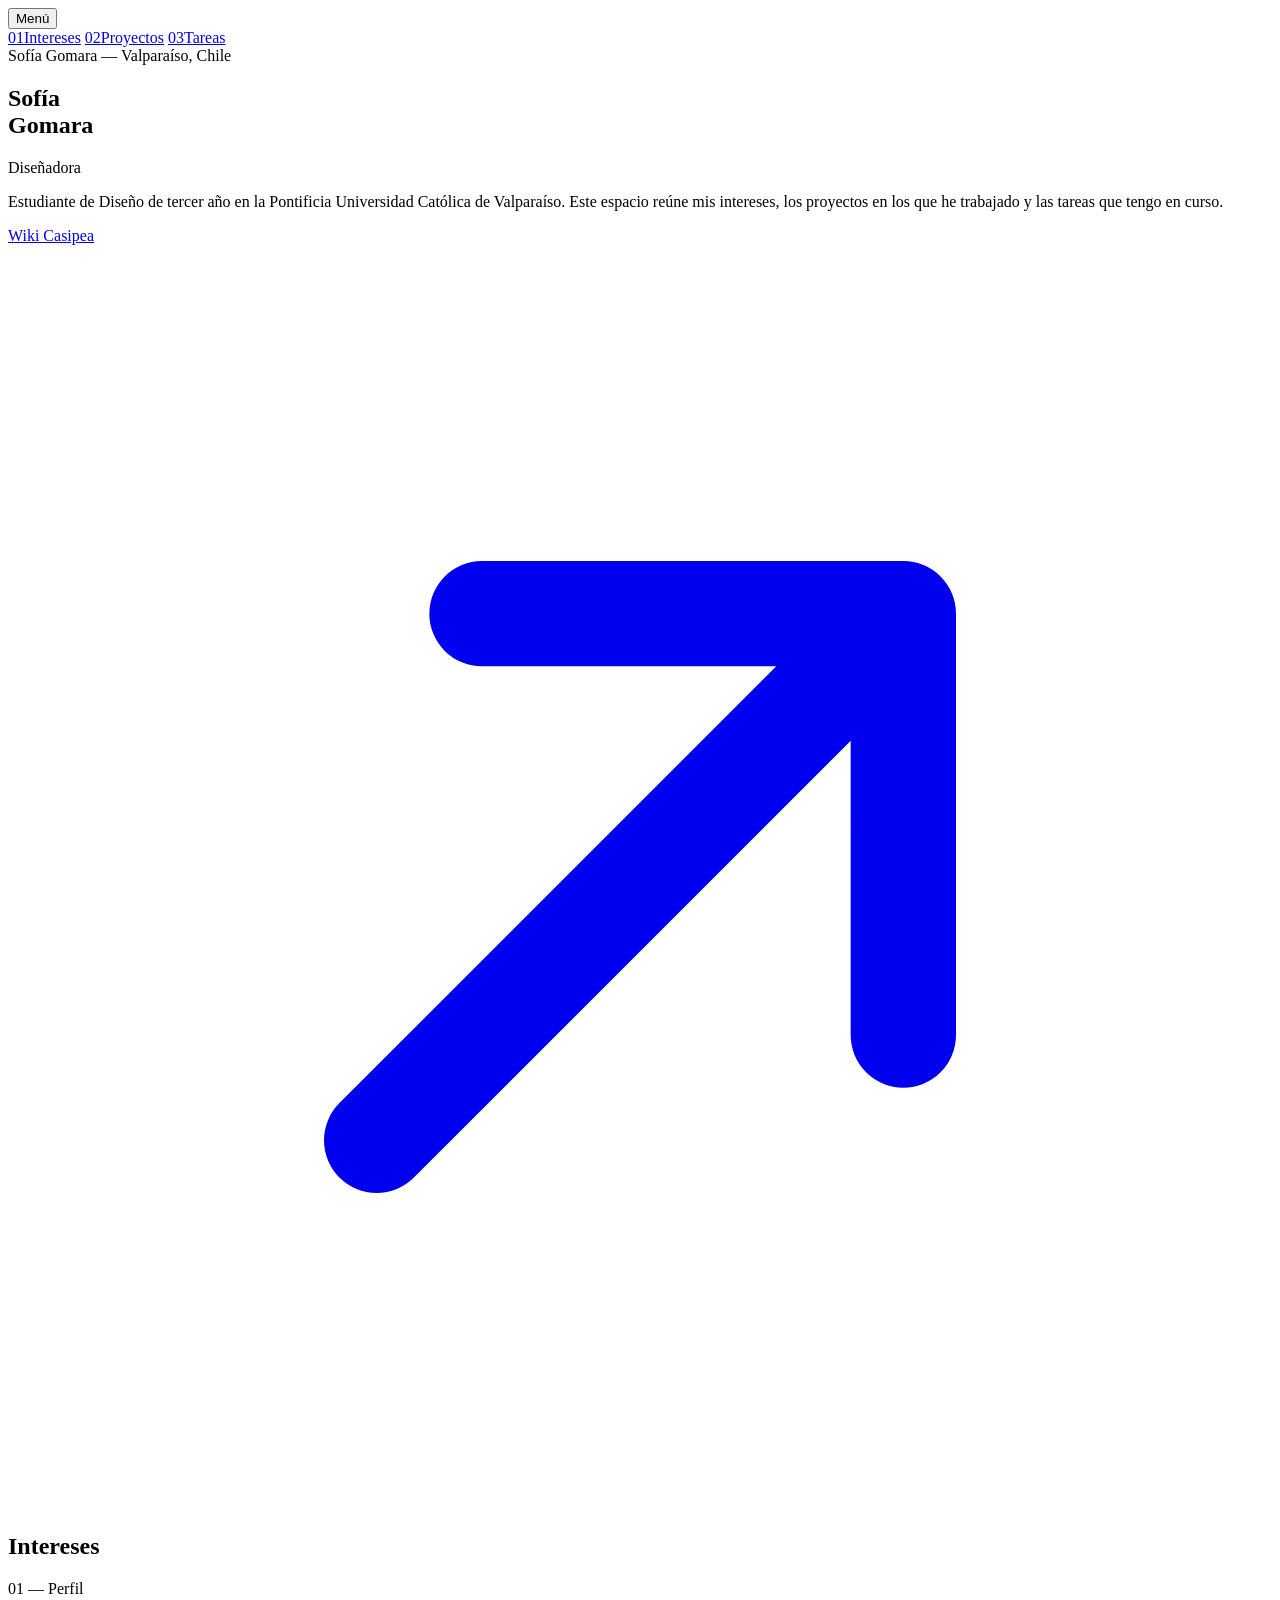
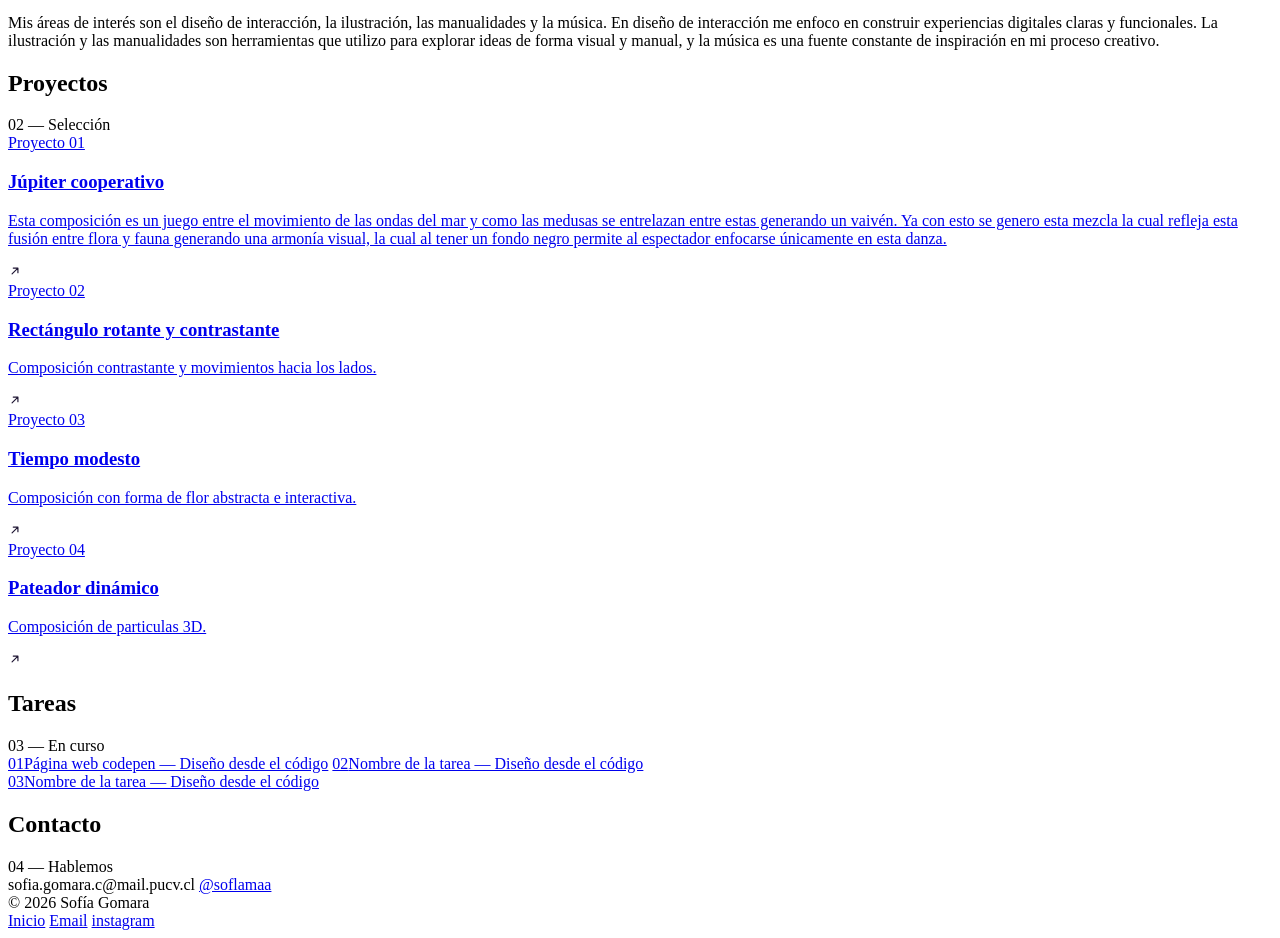
==== index.html @ afa4c98f "Add files via upload" ====
<!DOCTYPE html>
<html lang="es">
<head>
<meta charset="UTF-8">
<meta name="viewport" content="width=device-width, initial-scale=1.0">
<title>Sofía Gomara</title>
<link rel="preconnect" href="https://fonts.googleapis.com">
<link rel="preconnect" href="https://fonts.gstatic.com" crossorigin>
<link href="https://fonts.googleapis.com/css2?family=Bricolage+Grotesque:opsz,wght@12..96,400;12..96,500;12..96,700;12..96,800&family=Space+Mono:wght@400;700&display=swap" rel="stylesheet">
<link rel="stylesheet" href="style.css">
</head>
<body>

<div id="grain"></div>
<div id="cursor-dot"></div>
<div id="cursor-ring"></div>

<header>
  <button class="menu-toggle" id="menuToggle" aria-expanded="false" aria-controls="overlay">
    Menú
    <span class="bars"><span></span><span></span><span></span></span>
  </button>
</header>

<div id="overlay">
  <nav>
    <a href="#intereses" class="nav-link"><span>01</span>Intereses</a>
    <a href="#proyectos" class="nav-link"><span>02</span>Proyectos</a>
    <a href="#tareas" class="nav-link"><span>03</span>Tareas</a>
  </nav>
  <div class="overlay-foot">Sofía Gomara — Valparaíso, Chile</div>
</div>

<main>
  <section id="inicio">
    <div class="blob"></div>
    <div class="hero-name-wrap">
      <h1 class="hero-name" id="heroName"></h1>
    </div>
    <p class="eyebrow">Diseñadora</p>
    <p class="hero-sub">Estudiante de Diseño de tercer año en la Pontificia Universidad Católica de Valparaíso. Este espacio reúne mis intereses, los proyectos en los que he trabajado y las tareas que tengo en curso.</p>
    <div class="hero-actions">
      <a class="btn-link" id="magneticBtn" href="https://wiki.ead.pucv.cl/Sofia_gomara" target="_blank" rel="noopener">
        Wiki Casipea
        <svg viewBox="0 0 24 24" fill="none"><path d="M7 17L17 7M17 7H9M17 7V15" stroke="currentColor" stroke-width="2" stroke-linecap="round" stroke-linejoin="round"/></svg>
      </a>
    </div>
  </section>

  <section class="block" id="intereses">
    <div class="block-head">
      <h2>Intereses</h2>
      <span class="index">01 — Perfil</span>
    </div>
    <div class="about-grid">
      <div data-reveal="left">
        <p>Mis áreas de interés son el diseño de interacción, la ilustración, las manualidades y la música. En diseño de interacción me enfoco en construir experiencias digitales claras y funcionales. La ilustración y las manualidades son herramientas que utilizo para explorar ideas de forma visual y manual, y la música es una fuente constante de inspiración en mi proceso creativo.</p>
        
      </div>
      <div class="stat-list" data-reveal="right">
        
      
    </div>
  </section>

  <section class="block" id="proyectos">
    <div class="block-head">
      <h2>Proyectos</h2>
      <span class="index">02 — Selección</span>
    </div>
    <div class="work-grid">
      <a class="work-card" data-reveal="up" href="https://editor.p5js.org/soflamaa/sketches/pmYKbXhci" target="_blank" rel="noopener">
        <span class="wc-index">Proyecto 01</span>
        <h3>Júpiter cooperativo</h3>
        <p>Esta composición es un juego entre el movimiento de las ondas del
mar y como las medusas se entrelazan entre estas generando un
vaivén.
Ya con esto se genero esta mezcla la cual refleja esta fusión entre
flora y fauna generando una armonía visual, la cual al tener un fondo
negro permite al espectador enfocarse únicamente en esta danza.
</p>
        <div class="wc-arrow"><svg width="14" height="14" viewBox="0 0 24 24" fill="none"><path d="M7 17L17 7M17 7H9M17 7V15" stroke="#1E1533" stroke-width="2" stroke-linecap="round"/></svg></div>
      </a>
      <a class="work-card" data-reveal="up" href="https://editor.p5js.org/soflamaa/sketches/VrFbwadEr" target="_blank" rel="noopener">
        <span class="wc-index">Proyecto 02</span>
        <h3>Rectángulo rotante y contrastante</h3>
        <p>Composición contrastante y movimientos hacia los lados.</p>
        <div class="wc-arrow"><svg width="14" height="14" viewBox="0 0 24 24" fill="none"><path d="M7 17L17 7M17 7H9M17 7V15" stroke="#1E1533" stroke-width="2" stroke-linecap="round"/></svg></div>
      </a>
      <a class="work-card" data-reveal="up" href="https://editor.p5js.org/soflamaa/sketches/2BgbhHcT5" target="_blank" rel="noopener">
        <span class="wc-index">Proyecto 03</span>
        <h3>Tiempo modesto</h3>
        <p>Composición con forma de flor abstracta e interactiva.</p>
        <div class="wc-arrow"><svg width="14" height="14" viewBox="0 0 24 24" fill="none"><path d="M7 17L17 7M17 7H9M17 7V15" stroke="#1E1533" stroke-width="2" stroke-linecap="round"/></svg></div>
      </a>
      <a class="work-card" data-reveal="up" href="https://editor.p5js.org/soflamaa/sketches/awr6er-CM" target="_blank" rel="noopener">
        <span class="wc-index">Proyecto 04</span>
        <h3>Pateador dinámico</h3>
        <p>Composición de particulas 3D.</p>
        <div class="wc-arrow"><svg width="14" height="14" viewBox="0 0 24 24" fill="none"><path d="M7 17L17 7M17 7H9M17 7V15" stroke="#1E1533" stroke-width="2" stroke-linecap="round"/></svg></div>
      </a>
    </div>
  </section>

  <section class="block" id="tareas">
    <div class="block-head">
      <h2>Tareas</h2>
      <span class="index">03 — En curso</span>
    </div>
    <div class="stat-list" data-reveal="left" style="max-width:640px;">
      <a class="stat" href="https://codepen.io/editor/pen?tour=welcome" target="_blank" rel="noopener"><span class="num">01</span><span class="label">Página web codepen — Diseño desde el código</span></a>
      <a class="stat" href="https://tu-link-tarea-2.com" target="_blank" rel="noopener"><span class="num">02</span><span class="label">Nombre de la tarea — Diseño desde el código</span></a>
      <a class="stat" href="https://tu-link-tarea-3.com" target="_blank" rel="noopener"><span class="num">03</span><span class="label">Nombre de la tarea — Diseño desde el código</span></a>
    </div>
  </section>

  <section class="block" id="contacto">
    <div class="block-head">
      <h2>Contacto</h2>
      <span class="index">04 — Hablemos</span>
    </div>
    <div class="contact-inner" data-reveal="up">
    sofia.gomara.c@mail.pucv.cl
      <a class="big-link" href="https://www.instagram.com/soflamaa/" target="_blank" rel="noopener">@soflamaa</a>
    </div>
  </section>
</main>

<footer>
  <span>© 2026 Sofía Gomara</span>
  <div class="footer-links">
    <a href="#inicio">Inicio</a>
    <a href="mailto:sofia.gomara@email.com">Email</a>
    <a href="https://www.instagram.com/soflamaa/" target="_blank" rel="noopener">instagram</a>
  </div>
</footer>

<script src="script.js"></script>

</body>
</html>
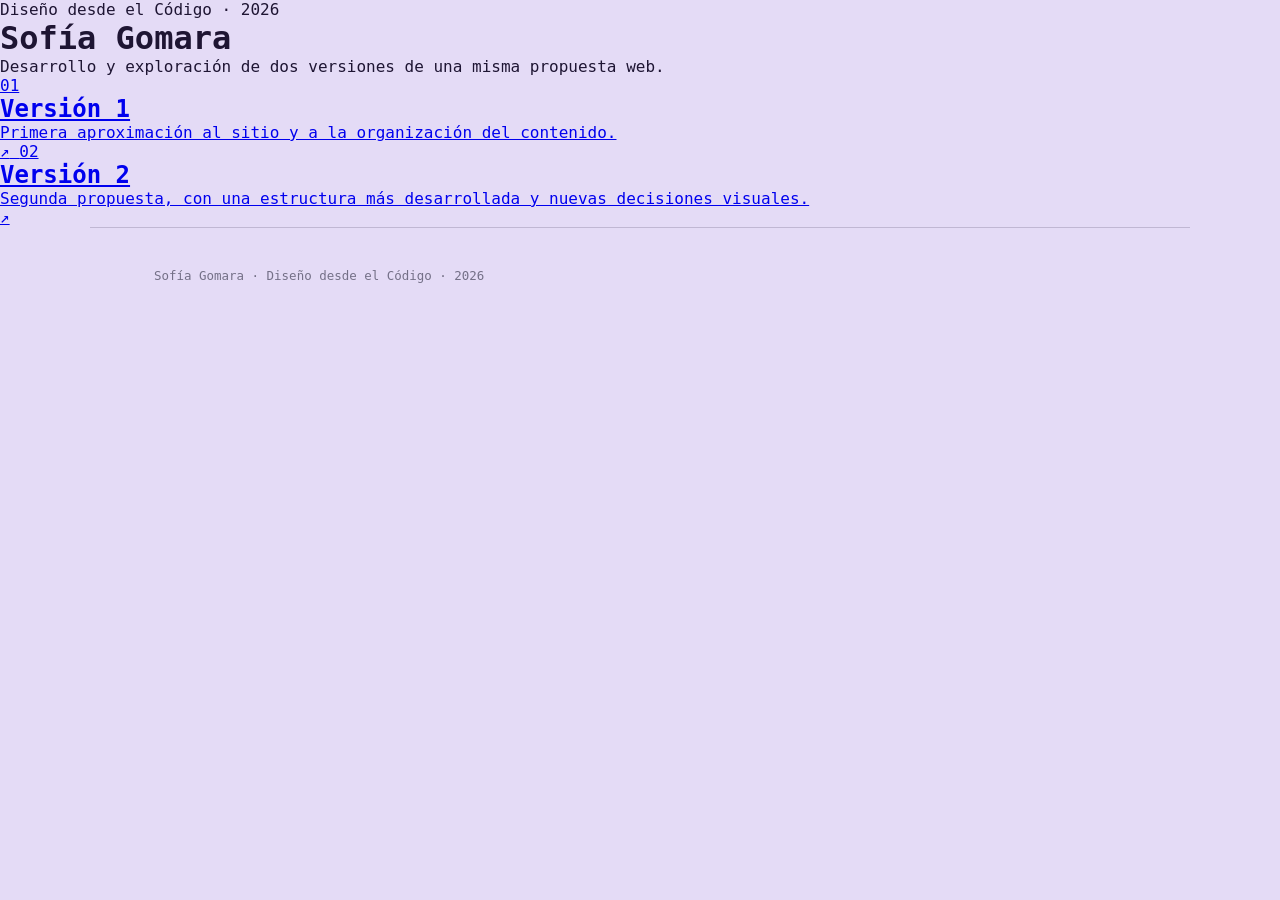
==== commit 758d8f69: "Update index.html" ====
--- a/index.html
+++ b/index.html
@@ -1,141 +1,61 @@
 <!DOCTYPE html>
 <html lang="es">
 <head>
-<meta charset="UTF-8">
-<meta name="viewport" content="width=device-width, initial-scale=1.0">
-<title>Sofía Gomara</title>
-<link rel="preconnect" href="https://fonts.googleapis.com">
-<link rel="preconnect" href="https://fonts.gstatic.com" crossorigin>
-<link href="https://fonts.googleapis.com/css2?family=Bricolage+Grotesque:opsz,wght@12..96,400;12..96,500;12..96,700;12..96,800&family=Space+Mono:wght@400;700&display=swap" rel="stylesheet">
-<link rel="stylesheet" href="style.css">
+  <meta charset="UTF-8">
+  <meta name="viewport" content="width=device-width, initial-scale=1.0">
+  <title>Sofía Gomara · Diseño desde el Código</title>
+  <link rel="stylesheet" href="style.css">
 </head>
+
 <body>
 
-<div id="grain"></div>
-<div id="cursor-dot"></div>
-<div id="cursor-ring"></div>
+  <main class="portada">
 
-<header>
-  <button class="menu-toggle" id="menuToggle" aria-expanded="false" aria-controls="overlay">
-    Menú
-    <span class="bars"><span></span><span></span><span></span></span>
-  </button>
-</header>
+    <p class="curso">Diseño desde el Código · 2026</p>
 
-<div id="overlay">
-  <nav>
-    <a href="#intereses" class="nav-link"><span>01</span>Intereses</a>
-    <a href="#proyectos" class="nav-link"><span>02</span>Proyectos</a>
-    <a href="#tareas" class="nav-link"><span>03</span>Tareas</a>
-  </nav>
-  <div class="overlay-foot">Sofía Gomara — Valparaíso, Chile</div>
-</div>
+    <h1>Sofía Gomara</h1>
 
-<main>
-  <section id="inicio">
-    <div class="blob"></div>
-    <div class="hero-name-wrap">
-      <h1 class="hero-name" id="heroName"></h1>
+    <p class="bajada">
+      Desarrollo y exploración de dos versiones de una misma propuesta web.
+    </p>
+
+    <div class="versiones">
+
+      <a class="tarjeta" href="entrega 1/index.html">
+        <span class="numero">01</span>
+
+        <div>
+          <h2>Versión 1</h2>
+          <p>
+            Primera aproximación al sitio y a la organización del contenido.
+          </p>
+        </div>
+
+        <span class="flecha">↗</span>
+      </a>
+
+
+      <a class="tarjeta" href="entrega 2/index.html">
+        <span class="numero">02</span>
+
+        <div>
+          <h2>Versión 2</h2>
+          <p>
+            Segunda propuesta, con una estructura más desarrollada y nuevas decisiones visuales.
+          </p>
+        </div>
+
+        <span class="flecha">↗</span>
+      </a>
+
     </div>
-    <p class="eyebrow">Diseñadora</p>
-    <p class="hero-sub">Estudiante de Diseño de tercer año en la Pontificia Universidad Católica de Valparaíso. Este espacio reúne mis intereses, los proyectos en los que he trabajado y las tareas que tengo en curso.</p>
-    <div class="hero-actions">
-      <a class="btn-link" id="magneticBtn" href="https://wiki.ead.pucv.cl/Sofia_gomara" target="_blank" rel="noopener">
-        Wiki Casipea
-        <svg viewBox="0 0 24 24" fill="none"><path d="M7 17L17 7M17 7H9M17 7V15" stroke="currentColor" stroke-width="2" stroke-linecap="round" stroke-linejoin="round"/></svg>
-      </a>
-    </div>
-  </section>
 
-  <section class="block" id="intereses">
-    <div class="block-head">
-      <h2>Intereses</h2>
-      <span class="index">01 — Perfil</span>
-    </div>
-    <div class="about-grid">
-      <div data-reveal="left">
-        <p>Mis áreas de interés son el diseño de interacción, la ilustración, las manualidades y la música. En diseño de interacción me enfoco en construir experiencias digitales claras y funcionales. La ilustración y las manualidades son herramientas que utilizo para explorar ideas de forma visual y manual, y la música es una fuente constante de inspiración en mi proceso creativo.</p>
-        
-      </div>
-      <div class="stat-list" data-reveal="right">
-        
-      
-    </div>
-  </section>
+  </main>
 
-  <section class="block" id="proyectos">
-    <div class="block-head">
-      <h2>Proyectos</h2>
-      <span class="index">02 — Selección</span>
-    </div>
-    <div class="work-grid">
-      <a class="work-card" data-reveal="up" href="https://editor.p5js.org/soflamaa/sketches/pmYKbXhci" target="_blank" rel="noopener">
-        <span class="wc-index">Proyecto 01</span>
-        <h3>Júpiter cooperativo</h3>
-        <p>Esta composición es un juego entre el movimiento de las ondas del
-mar y como las medusas se entrelazan entre estas generando un
-vaivén.
-Ya con esto se genero esta mezcla la cual refleja esta fusión entre
-flora y fauna generando una armonía visual, la cual al tener un fondo
-negro permite al espectador enfocarse únicamente en esta danza.
-</p>
-        <div class="wc-arrow"><svg width="14" height="14" viewBox="0 0 24 24" fill="none"><path d="M7 17L17 7M17 7H9M17 7V15" stroke="#1E1533" stroke-width="2" stroke-linecap="round"/></svg></div>
-      </a>
-      <a class="work-card" data-reveal="up" href="https://editor.p5js.org/soflamaa/sketches/VrFbwadEr" target="_blank" rel="noopener">
-        <span class="wc-index">Proyecto 02</span>
-        <h3>Rectángulo rotante y contrastante</h3>
-        <p>Composición contrastante y movimientos hacia los lados.</p>
-        <div class="wc-arrow"><svg width="14" height="14" viewBox="0 0 24 24" fill="none"><path d="M7 17L17 7M17 7H9M17 7V15" stroke="#1E1533" stroke-width="2" stroke-linecap="round"/></svg></div>
-      </a>
-      <a class="work-card" data-reveal="up" href="https://editor.p5js.org/soflamaa/sketches/2BgbhHcT5" target="_blank" rel="noopener">
-        <span class="wc-index">Proyecto 03</span>
-        <h3>Tiempo modesto</h3>
-        <p>Composición con forma de flor abstracta e interactiva.</p>
-        <div class="wc-arrow"><svg width="14" height="14" viewBox="0 0 24 24" fill="none"><path d="M7 17L17 7M17 7H9M17 7V15" stroke="#1E1533" stroke-width="2" stroke-linecap="round"/></svg></div>
-      </a>
-      <a class="work-card" data-reveal="up" href="https://editor.p5js.org/soflamaa/sketches/awr6er-CM" target="_blank" rel="noopener">
-        <span class="wc-index">Proyecto 04</span>
-        <h3>Pateador dinámico</h3>
-        <p>Composición de particulas 3D.</p>
-        <div class="wc-arrow"><svg width="14" height="14" viewBox="0 0 24 24" fill="none"><path d="M7 17L17 7M17 7H9M17 7V15" stroke="#1E1533" stroke-width="2" stroke-linecap="round"/></svg></div>
-      </a>
-    </div>
-  </section>
 
-  <section class="block" id="tareas">
-    <div class="block-head">
-      <h2>Tareas</h2>
-      <span class="index">03 — En curso</span>
-    </div>
-    <div class="stat-list" data-reveal="left" style="max-width:640px;">
-      <a class="stat" href="https://codepen.io/editor/pen?tour=welcome" target="_blank" rel="noopener"><span class="num">01</span><span class="label">Página web codepen — Diseño desde el código</span></a>
-      <a class="stat" href="https://tu-link-tarea-2.com" target="_blank" rel="noopener"><span class="num">02</span><span class="label">Nombre de la tarea — Diseño desde el código</span></a>
-      <a class="stat" href="https://tu-link-tarea-3.com" target="_blank" rel="noopener"><span class="num">03</span><span class="label">Nombre de la tarea — Diseño desde el código</span></a>
-    </div>
-  </section>
-
-  <section class="block" id="contacto">
-    <div class="block-head">
-      <h2>Contacto</h2>
-      <span class="index">04 — Hablemos</span>
-    </div>
-    <div class="contact-inner" data-reveal="up">
-    sofia.gomara.c@mail.pucv.cl
-      <a class="big-link" href="https://www.instagram.com/soflamaa/" target="_blank" rel="noopener">@soflamaa</a>
-    </div>
-  </section>
-</main>
-
-<footer>
-  <span>© 2026 Sofía Gomara</span>
-  <div class="footer-links">
-    <a href="#inicio">Inicio</a>
-    <a href="mailto:sofia.gomara@email.com">Email</a>
-    <a href="https://www.instagram.com/soflamaa/" target="_blank" rel="noopener">instagram</a>
-  </div>
-</footer>
-
-<script src="script.js"></script>
+  <footer>
+    Sofía Gomara · Diseño desde el Código · 2026
+  </footer>
 
 </body>
-</html>+</html>
--- a/style.css
+++ b/style.css
@@ -0,0 +1,394 @@
+:root{
+    --bg: #E4DBF6;
+    --ink: #1E1533;
+    --accent: #9B3FE0;
+    --accent-2: #DB4FA8;
+    --paper: #F5F1FB;
+    --line: rgba(30,21,51,0.18);
+  }
+
+  *{ margin:0; padding:0; box-sizing:border-box; }
+  html{ scroll-behavior:smooth; }
+
+  body{
+    background:var(--bg);
+    color:var(--ink);
+    font-family:'Space Mono', monospace;
+    overflow-x:hidden;
+    cursor:none;
+    position:relative;
+  }
+  @media (hover:none){ body{ cursor:auto; } }
+  ::selection{ background:var(--accent); color:var(--paper); }
+
+  /* film grain texture */
+  #grain{
+    position:fixed; inset:0; z-index:300; pointer-events:none;
+    opacity:0.05; mix-blend-mode:multiply;
+    background-image:url("data:image/svg+xml,%3Csvg xmlns='http://www.w3.org/2000/svg' width='120' height='120'%3E%3Cfilter id='n'%3E%3CfeTurbulence type='fractalNoise' baseFrequency='0.9' numOctaves='2' stitchTiles='stitch'/%3E%3C/filter%3E%3Crect width='100%25' height='100%25' filter='url(%23n)'/%3E%3C/svg%3E");
+  }
+
+  /* ---------- Custom cursor ---------- */
+  #cursor-dot{
+    position:fixed; top:0; left:0; width:8px; height:8px;
+    background:var(--ink); border-radius:50%;
+    pointer-events:none; z-index:9999;
+    transform:translate(-50%,-50%);
+    transition:background .2s;
+  }
+  #cursor-ring{
+    position:fixed; top:0; left:0; width:44px; height:44px;
+    border:1.5px solid var(--ink); border-radius:50%;
+    pointer-events:none; z-index:9998;
+    transform:translate(-50%,-50%);
+    transition:width .3s cubic-bezier(.34,1.56,.64,1), height .3s cubic-bezier(.34,1.56,.64,1), border-color .3s ease, background .3s ease;
+    display:flex; align-items:center; justify-content:center;
+  }
+  body.hovering #cursor-ring{ width:90px; height:90px; border-color:transparent; background:var(--accent); mix-blend-mode:difference; }
+  body.hovering #cursor-dot{ background:var(--paper); }
+  @media (hover:none){ #cursor-dot, #cursor-ring{ display:none; } }
+
+  /* ---------- Top bar ---------- */
+  header{
+    position:fixed; top:0; left:0; width:100%;
+    display:flex; justify-content:flex-end; align-items:center;
+    padding:28px 5vw; z-index:500;
+  }
+  .menu-toggle{
+    background:var(--ink); border:none; cursor:pointer;
+    font-family:'Space Mono', monospace;
+    font-size:0.8rem; letter-spacing:0.15em; text-transform:uppercase;
+    display:flex; align-items:center; gap:12px;
+    color:var(--paper);
+    padding:12px 20px; border-radius:100px;
+    transition:transform .3s cubic-bezier(.34,1.56,.64,1), background .3s ease;
+  }
+  .menu-toggle:hover{ transform:scale(1.06) rotate(-2deg); }
+  .menu-toggle .bars{ display:flex; flex-direction:column; gap:4px; }
+  .menu-toggle .bars span{ display:block; width:18px; height:2px; background:var(--paper); transition:transform .35s ease, opacity .35s ease; }
+  body.menu-open .menu-toggle .bars span:nth-child(1){ transform:translateY(6px) rotate(45deg); }
+  body.menu-open .menu-toggle .bars span:nth-child(2){ opacity:0; }
+  body.menu-open .menu-toggle .bars span:nth-child(3){ transform:translateY(-6px) rotate(-45deg); }
+
+  /* ---------- Full screen nav overlay ---------- */
+  #overlay{
+    position:fixed; inset:0; background:var(--ink); z-index:400;
+    display:flex; flex-direction:column; justify-content:center;
+    padding:0 8vw;
+    clip-path:circle(2% at calc(100% - 70px) 55px);
+    transition:clip-path .8s cubic-bezier(.77,0,.18,1);
+    pointer-events:none;
+  }
+  body.menu-open #overlay{ clip-path:circle(150% at calc(100% - 70px) 55px); pointer-events:auto; }
+  #overlay nav{ display:flex; flex-direction:column; gap:4px; }
+  #overlay a{
+    font-family:'Bricolage Grotesque', sans-serif;
+    font-weight:700; font-size:clamp(2.6rem, 9vw, 6rem);
+    color:var(--paper); text-decoration:none; line-height:1.05;
+    position:relative; width:fit-content;
+    opacity:0.5;
+    transition:opacity .3s ease, transform .3s cubic-bezier(.34,1.56,.64,1), color .3s ease;
+    display:block;
+  }
+  #overlay a span{ color:var(--accent-2); font-family:'Space Mono',monospace; font-weight:400; font-size:0.85rem; margin-right:16px; vertical-align:middle; }
+  #overlay a:hover{ opacity:1; transform:translateX(24px) rotate(-1deg); color:var(--accent); }
+  #overlay .overlay-foot{ margin-top:50px; color:rgba(243,240,232,0.45); font-size:0.8rem; letter-spacing:0.05em; }
+
+  /* ---------- Hero ---------- */
+  #inicio{
+    min-height:100vh; min-height:100svh;
+    display:flex; flex-direction:column; justify-content:center;
+    padding:0 5vw; position:relative; perspective:1000px;
+  }
+  .blob{
+    position:absolute; top:50%; left:62%; width:520px; height:520px;
+    transform:translate(-50%,-50%);
+    background:var(--accent-2);
+    opacity:0.35; z-index:-1; filter:blur(6px);
+    animation:blobMorph 9s ease-in-out infinite, blobSpin 26s linear infinite;
+  }
+  @keyframes blobMorph{
+    0%,100%{ border-radius:42% 58% 65% 35% / 45% 40% 60% 55%; }
+    33%{ border-radius:65% 35% 40% 60% / 55% 65% 35% 45%; }
+    66%{ border-radius:35% 65% 55% 45% / 40% 55% 45% 60%; }
+  }
+  @keyframes blobSpin{ from{ transform:translate(-50%,-50%) rotate(0deg); } to{ transform:translate(-50%,-50%) rotate(360deg); } }
+
+  .eyebrow{
+    font-size:0.8rem; letter-spacing:0.25em; text-transform:uppercase;
+    color:var(--accent-2); margin-top:22px; margin-bottom:18px; font-weight:700;
+    display:inline-flex; align-items:center; gap:10px;
+  }
+  .eyebrow::before{ content:''; width:8px; height:8px; background:var(--accent-2); border-radius:50%; animation:blink 1.4s infinite ease-in-out; }
+  @keyframes blink{ 0%,100%{ opacity:1; } 50%{ opacity:0.2; } }
+
+  .hero-name-wrap{
+    animation: titleSlideIn 1.1s cubic-bezier(.16,1,.3,1) both;
+  }
+  @keyframes titleSlideIn{
+    from{ transform:translateX(38vw); opacity:0; }
+    to{ transform:translateX(0); opacity:1; }
+  }
+
+  .hero-name{
+    font-family:'Bricolage Grotesque', sans-serif;
+    font-weight:800; font-size:clamp(3.4rem, 14vw, 11rem);
+    line-height:0.86; letter-spacing:-0.02em;
+    display:inline-block; transform-style:preserve-3d;
+    transition:transform .1s ease-out;
+  }
+  .hero-name.hero-name--project{ font-size:clamp(2.4rem, 8vw, 6rem); }
+  .hero-name .accent-word{ color:var(--accent); }
+  .hero-name .letter{ display:inline-block; transition:transform .25s ease, color .25s ease; }
+  .hero-name .letter:hover{ transform:translateY(-14px) rotate(-6deg); color:var(--accent-2); }
+
+  .hero-sub{ max-width:520px; margin-top:30px; font-size:0.95rem; line-height:1.7; color:rgba(23,24,43,0.75); }
+
+  .hero-actions{ margin-top:40px; display:flex; align-items:center; gap:22px; flex-wrap:wrap; }
+  .btn-link{
+    display:inline-flex; align-items:center; gap:10px;
+    background:var(--ink); color:var(--paper);
+    padding:15px 26px; border-radius:100px; text-decoration:none;
+    font-family:'Space Mono',monospace; font-size:0.82rem; letter-spacing:0.02em;
+    position:relative; overflow:hidden;
+    transition:transform .15s ease-out;
+    max-width:100%; text-align:left;
+    touch-action:manipulation;
+  }
+  .btn-link:hover{ background:var(--accent); }
+  .btn-link svg{ width:14px; height:14px; transition:transform .3s ease; }
+  .btn-link:hover svg{ transform:translate(4px,-4px) rotate(20deg); }
+  .btn-link.btn-link--ghost{ background:transparent; color:var(--ink); border:1.5px solid var(--line); }
+  .btn-link.btn-link--ghost:hover{ background:var(--ink); color:var(--paper); border-color:var(--ink); }
+
+  .scroll-cue{
+    position:absolute; bottom:40px; left:5vw;
+    font-size:0.72rem; letter-spacing:0.2em; text-transform:uppercase;
+    display:flex; align-items:center; gap:10px; color:rgba(23,24,43,0.5);
+  }
+  .scroll-cue .dash{ width:36px; height:1px; background:currentColor; animation:pulse-dash 1.8s infinite ease-in-out; }
+  @keyframes pulse-dash{ 0%,100%{ width:36px; } 50%{ width:14px; } }
+
+  /* ---------- Marquee ---------- */
+  .marquee-wrap{
+    border-top:1.5px solid var(--line); border-bottom:1.5px solid var(--line);
+    overflow:hidden; background:var(--ink); padding:20px 0;
+  }
+  .marquee-track{ display:flex; width:max-content; animation:scroll-marquee 20s linear infinite; }
+  .marquee-wrap:hover .marquee-track{ animation-play-state:paused; }
+  .marquee-track span{
+    font-family:'Bricolage Grotesque', sans-serif; font-weight:700;
+    font-size:1.5rem; color:var(--paper); white-space:nowrap;
+    padding:0 2rem; display:flex; align-items:center; gap:2rem;
+  }
+  .marquee-track span::after{ content:'✦'; color:var(--accent); font-size:1rem; }
+  @keyframes scroll-marquee{ from{ transform:translateX(0); } to{ transform:translateX(-50%); } }
+
+  /* ---------- Sections ---------- */
+  section.block{ padding:120px 5vw; max-width:1100px; margin:0 auto; }
+  .block-head{
+    display:flex; justify-content:space-between; align-items:flex-end;
+    border-bottom:1.5px solid var(--line); padding-bottom:22px; margin-bottom:54px;
+    flex-wrap:wrap; gap:16px;
+  }
+  .block-head h2{
+    font-family:'Bricolage Grotesque', sans-serif; font-weight:800;
+    font-size:clamp(2rem, 5vw, 3.4rem);
+    cursor:default;
+  }
+  .block-head h2 .kletter{
+    display:inline-block;
+    transition:color .25s ease;
+  }
+  .block-head h2:hover .kletter{
+    animation:waveLetter .7s cubic-bezier(.34,1.56,.64,1) forwards;
+    animation-delay:calc(var(--i) * 0.035s);
+  }
+  @keyframes waveLetter{
+    0%{ transform:translateY(0) rotate(0) scale(1); color:inherit; }
+    35%{ transform:translateY(-20px) rotate(-10deg) scale(1.1); color:var(--accent); }
+    65%{ transform:translateY(6px) rotate(5deg) scale(0.98); color:var(--accent-2); }
+    100%{ transform:translateY(0) rotate(0) scale(1); color:inherit; }
+  }
+  .block-head h2 .kletter:hover{
+    color:var(--accent) !important;
+    transform:translateY(-10px) scale(1.15) !important;
+  }
+  .block-head .index{ font-size:0.8rem; letter-spacing:0.1em; color:rgba(23,24,43,0.5); }
+
+  .about-grid{ display:grid; grid-template-columns:1.1fr 0.9fr; gap:60px; }
+  .about-grid p{ font-size:1rem; line-height:1.8; color:rgba(23,24,43,0.85); }
+  .about-grid p + p{ margin-top:20px; }
+  .stat-list{ display:flex; flex-direction:column; gap:26px; }
+  .stat{
+    border-left:3px solid var(--accent); padding-left:20px;
+    transition:transform .3s ease, border-color .3s ease, background .3s ease;
+    display:block; text-decoration:none; color:inherit;
+  }
+  .stat:hover{ transform:translateX(10px); border-color:var(--accent-2); }
+  a.stat{ cursor:pointer; }
+  a.stat:hover .num{ color:var(--accent); }
+  a.stat:hover .label{ color:var(--ink); }
+  .stat .num{ font-family:'Bricolage Grotesque', sans-serif; font-weight:800; font-size:2.2rem; display:block; }
+  .stat .label{ font-size:0.8rem; color:rgba(23,24,43,0.6); letter-spacing:0.02em; }
+
+  .work-grid{ display:grid; grid-template-columns:repeat(2, 1fr); gap:2px; background:var(--line); border:1.5px solid var(--line); }
+  .work-card{
+    background:var(--paper); padding:42px 34px; position:relative; overflow:hidden;
+    transition:transform .4s cubic-bezier(.34,1.56,.64,1), background .35s ease;
+    cursor:pointer;
+    display:block; text-decoration:none; color:inherit;
+  }
+  .work-card:nth-child(odd):hover{ transform:rotate(-1.2deg) scale(1.02); }
+  .work-card:nth-child(even):hover{ transform:rotate(1.2deg) scale(1.02); }
+  .work-card:hover{ background:var(--accent); z-index:2; }
+  .work-card .wc-index{ font-size:0.78rem; color:rgba(23,24,43,0.45); }
+  .work-card h3{ font-family:'Bricolage Grotesque', sans-serif; font-weight:700; font-size:1.6rem; margin:12px 0 10px; }
+  .work-card p{ font-size:0.88rem; color:rgba(23,24,43,0.7); line-height:1.55; }
+  .work-card .wc-arrow{
+    position:absolute; top:34px; right:30px; width:32px; height:32px; border-radius:50%;
+    border:1.5px solid var(--ink); display:flex; align-items:center; justify-content:center;
+    transition:transform .4s cubic-bezier(.34,1.56,.64,1), background .35s ease;
+  }
+  .work-card:hover .wc-arrow{ transform:rotate(90deg); background:var(--ink); }
+  .work-card:hover .wc-arrow svg path{ stroke:var(--paper); }
+
+  #contacto .contact-inner{ display:flex; flex-direction:column; align-items:flex-start; gap:24px; }
+  .big-link{
+    font-family:'Bricolage Grotesque', sans-serif; font-weight:800;
+    font-size:clamp(2rem, 7vw, 4.2rem); color:var(--ink); text-decoration:none;
+    position:relative; line-height:1.1; display:inline-block;
+    transition:transform .3s cubic-bezier(.34,1.56,.64,1), color .3s ease;
+  }
+  .big-link:hover{ transform:translateX(14px); color:var(--accent); }
+
+  .email-link{
+    font-family:'Space Mono', monospace; font-weight:400;
+    font-size:clamp(1rem, 2vw, 1.3rem); color:var(--ink);
+    text-decoration:none; letter-spacing:0.01em;
+    position:relative; display:inline-block;
+    border-bottom:1.5px solid var(--line);
+    padding-bottom:4px;
+    transition:color .3s ease, border-color .3s ease, transform .3s cubic-bezier(.34,1.56,.64,1);
+  }
+  .email-link:hover{ color:var(--accent); border-color:var(--accent); transform:translateX(8px); }
+
+  footer{
+    padding:40px 5vw 50px; display:flex; justify-content:space-between; align-items:center;
+    font-size:0.78rem; color:rgba(23,24,43,0.55); flex-wrap:wrap; gap:12px;
+    border-top:1.5px solid var(--line); max-width:1100px; margin:0 auto;
+  }
+  footer .footer-links{ display:flex; gap:22px; }
+  footer a{ color:rgba(23,24,43,0.55); text-decoration:none; transition:color .25s ease; }
+  footer a:hover{ color:var(--accent); }
+
+  [data-reveal]{ opacity:0; transition:opacity .8s ease, transform .8s cubic-bezier(.16,1,.3,1); }
+  [data-reveal="left"]{ transform:translateX(-50px) rotate(-2deg); }
+  [data-reveal="right"]{ transform:translateX(50px) rotate(2deg); }
+  [data-reveal="up"]{ transform:translateY(40px); }
+  [data-reveal].is-visible{ opacity:1; transform:translate(0,0) rotate(0deg); }
+
+  /* ---------- Página de proyecto individual ---------- */
+  .project-hero{
+    min-height:60vh;
+    display:flex; flex-direction:column; justify-content:center;
+    padding:150px 5vw 60px;
+    max-width:1100px; margin:0 auto;
+  }
+  .back-link{
+    display:inline-flex; align-items:center; gap:10px;
+    font-size:0.78rem; letter-spacing:0.05em; color:rgba(23,24,43,0.6);
+    text-decoration:none; margin-bottom:28px; width:fit-content;
+    transition:color .25s ease, transform .25s ease;
+  }
+  .back-link svg{ width:13px; height:13px; transform:rotate(180deg); }
+  .back-link:hover{ color:var(--accent); transform:translateX(-6px); }
+
+  .project-meta{
+    display:flex; gap:28px; margin-top:26px; flex-wrap:wrap;
+    font-size:0.78rem; color:rgba(23,24,43,0.55); letter-spacing:0.03em;
+  }
+  .project-meta strong{ color:var(--ink); display:block; font-size:0.9rem; margin-bottom:4px; }
+
+  .sketch-embed{
+    max-width:1100px; margin:0 auto 100px; padding:0 5vw;
+  }
+  .sketch-frame{
+    border:1.5px solid var(--line); background:var(--paper);
+    aspect-ratio:16/10; width:100%; overflow:hidden; position:relative;
+  }
+  .sketch-frame iframe{ width:100%; height:100%; border:0; display:block; }
+
+  .project-nav{
+    max-width:1100px; margin:0 auto; padding:0 5vw 100px;
+    display:grid; grid-template-columns:1fr 1fr; gap:2px;
+    background:var(--line); border:1.5px solid var(--line);
+  }
+  .project-nav a{
+    background:var(--paper); padding:30px 34px; text-decoration:none; color:inherit;
+    display:flex; flex-direction:column; gap:6px;
+    transition:transform .35s cubic-bezier(.34,1.56,.64,1), background .3s ease;
+  }
+  .project-nav a:hover{ background:var(--accent); }
+  .project-nav a.next{ text-align:right; align-items:flex-end; }
+  .project-nav .pn-label{ font-size:0.72rem; letter-spacing:0.1em; color:rgba(23,24,43,0.5); }
+  .project-nav .pn-title{ font-family:'Bricolage Grotesque', sans-serif; font-weight:700; font-size:1.2rem; }
+
+  /* Objetivos táctiles cómodos en cualquier dispositivo sin cursor de mouse */
+  @media (hover:none){
+    .menu-toggle, .btn-link, .big-link, .email-link, footer a, #overlay a{
+      touch-action:manipulation;
+    }
+    .work-card:active{ background:var(--accent); transform:scale(0.98); }
+    a.stat:active{ transform:translateX(6px); }
+    .menu-toggle:active{ transform:scale(0.95); }
+  }
+
+  /* Tablets y pantallas medianas */
+  @media (max-width:900px){
+    .about-grid{ gap:40px; }
+    .work-grid{ }
+  }
+
+  /* Punto de quiebre principal: apilar columnas */
+  @media (max-width:720px){
+    .about-grid, .work-grid{ grid-template-columns:1fr; }
+    header{ padding:calc(18px + env(safe-area-inset-top)) 6vw 18px; }
+    section.block{ padding:80px 6vw; }
+    .blob{ width:320px; height:320px; }
+    .hero-actions{ width:100%; }
+    .btn-link{ width:100%; justify-content:space-between; }
+    footer{ padding:32px 6vw calc(36px + env(safe-area-inset-bottom)); flex-direction:column; align-items:flex-start; gap:16px; }
+    .project-hero{ padding:130px 6vw 40px; }
+    .sketch-embed{ padding:0 6vw; margin-bottom:70px; }
+    .project-nav{ grid-template-columns:1fr; padding:0 6vw 70px; }
+    .project-nav a.next{ text-align:left; align-items:flex-start; }
+  }
+
+  /* Celulares pequeños */
+  @media (max-width:480px){
+    .hero-name{ font-size:clamp(2.6rem, 15vw, 5.5rem); }
+    .hero-sub{ font-size:0.88rem; }
+    #overlay{ padding:0 7vw; }
+    #overlay a{ font-size:clamp(2rem, 12vw, 3.4rem); }
+    .block-head h2{ font-size:clamp(1.6rem, 8vw, 2.4rem); }
+    .work-card{ padding:30px 24px; }
+    .big-link{ font-size:clamp(1.5rem, 8vw, 2.6rem); word-break:break-word; }
+    .email-link{ font-size:0.85rem; word-break:break-all; }
+    .menu-toggle{ padding:10px 16px; font-size:0.72rem; }
+    .blob{ width:220px; height:220px; opacity:0.28; }
+  }
+
+  /* Pantallas bajas / horizontales (celular acostado) */
+  @media (max-height:480px) and (orientation:landscape){
+    #inicio{ min-height:auto; padding:110px 5vw 50px; }
+    .hero-name{ font-size:clamp(2.4rem, 9vw, 5rem); }
+  }
+
+  /* Espacio seguro en dispositivos con notch */
+  header{ padding-top:calc(28px + env(safe-area-inset-top)); }
+  footer{ padding-bottom:calc(50px + env(safe-area-inset-bottom)); }
+
+  @media (prefers-reduced-motion: reduce){
+    *{ animation-duration:0.01ms !important; animation-iteration-count:1 !important; transition-duration:0.01ms !important; scroll-behavior:auto !important; }
+  }
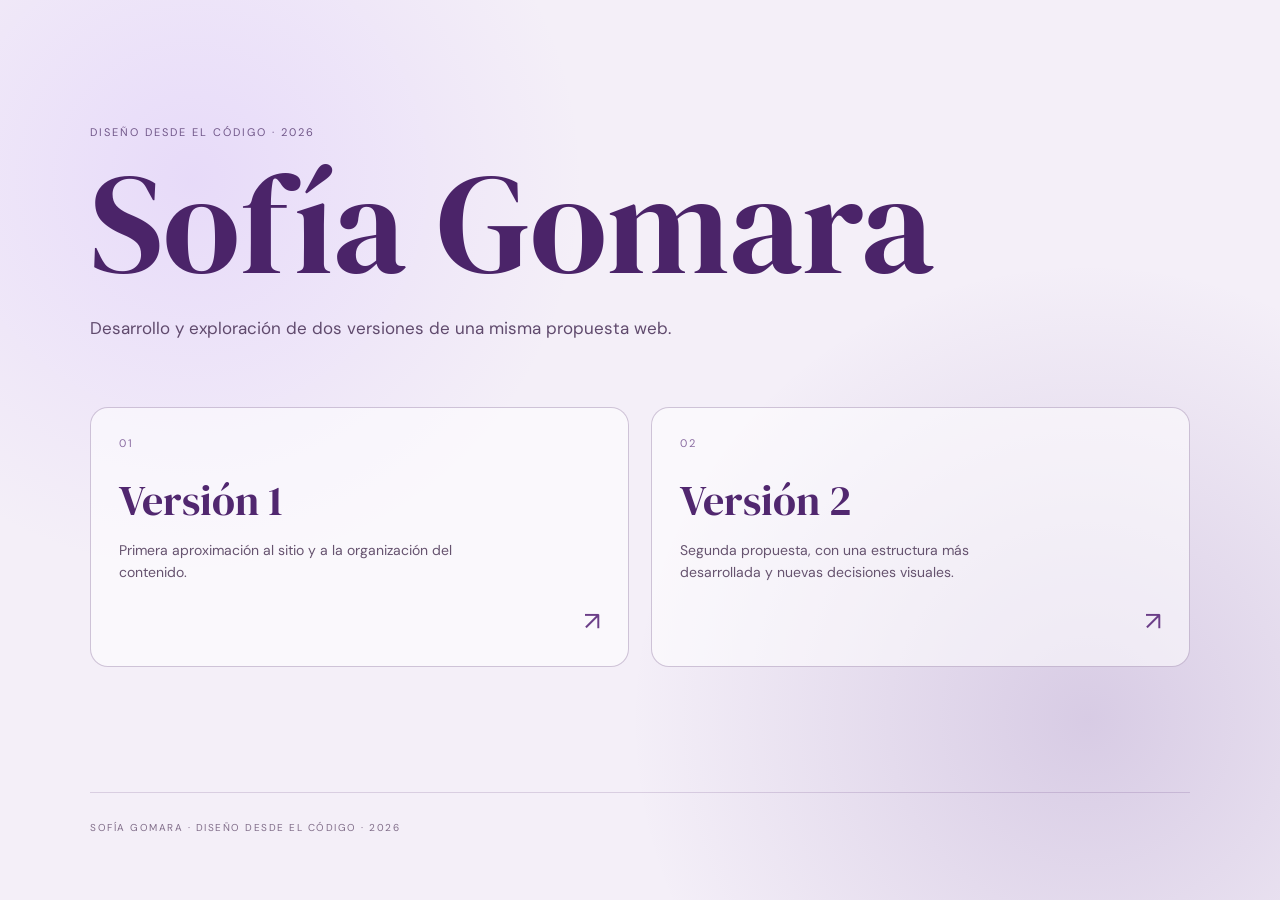
==== commit 54db7f2d: "Update index.html" ====
--- a/index.html
+++ b/index.html
@@ -4,8 +4,8 @@
   <meta charset="UTF-8">
   <meta name="viewport" content="width=device-width, initial-scale=1.0">
   <title>Sofía Gomara · Diseño desde el Código</title>
-  <link rel="stylesheet" href="style.css">
-</head>
+  <link rel="stylesheet" href="./style.css?v=10">
+</head
 
 <body>
 
--- a/style.css
+++ b/style.css
@@ -1,394 +1,192 @@
-:root{
-    --bg: #E4DBF6;
-    --ink: #1E1533;
-    --accent: #9B3FE0;
-    --accent-2: #DB4FA8;
-    --paper: #F5F1FB;
-    --line: rgba(30,21,51,0.18);
+@import url('https://fonts.googleapis.com/css2?family=DM+Sans:wght@400;500;600&family=DM+Serif+Display&display=swap');
+
+* {
+  box-sizing: border-box;
+}
+
+body {
+  margin: 0;
+  min-height: 100vh;
+
+  background:
+    radial-gradient(circle at 15% 20%, rgba(173, 126, 255, 0.18), transparent 30%),
+    radial-gradient(circle at 85% 80%, rgba(102, 61, 150, 0.2), transparent 35%),
+    #f4eff8;
+
+  color: #281b33;
+
+  font-family: "DM Sans", sans-serif;
+}
+
+
+/* PORTADA */
+
+.portada {
+  width: min(1100px, 88%);
+  min-height: 88vh;
+
+  margin: 0 auto;
+
+  display: flex;
+  flex-direction: column;
+  justify-content: center;
+
+  padding: 70px 0;
+}
+
+.curso {
+  margin: 0 0 25px;
+
+  font-size: 11px;
+  text-transform: uppercase;
+  letter-spacing: 2px;
+
+  color: #715789;
+}
+
+h1 {
+  margin: 0;
+
+  font-family: "DM Serif Display", serif;
+  font-size: clamp(72px, 11vw, 145px);
+  font-weight: normal;
+  line-height: 0.85;
+
+  color: #4b2469;
+}
+
+.bajada {
+  max-width: 600px;
+
+  margin: 32px 0 65px;
+
+  font-size: 17px;
+  line-height: 1.6;
+
+  color: #604a6d;
+}
+
+
+/* VERSIONES */
+
+.versiones {
+  display: grid;
+  grid-template-columns: 1fr 1fr;
+
+  gap: 22px;
+}
+
+.tarjeta {
+  min-height: 260px;
+
+  padding: 28px;
+
+  display: flex;
+  flex-direction: column;
+  justify-content: space-between;
+
+  text-decoration: none;
+  color: inherit;
+
+  background: rgba(255, 255, 255, 0.55);
+
+  border: 1px solid rgba(75, 36, 105, 0.25);
+
+  border-radius: 18px;
+
+  transition:
+    transform 0.3s ease,
+    background 0.3s ease,
+    box-shadow 0.3s ease;
+}
+
+.tarjeta:hover {
+  transform: translateY(-7px);
+
+  background: rgba(255, 255, 255, 0.82);
+
+  box-shadow:
+    0 18px 40px rgba(75, 36, 105, 0.12);
+}
+
+.numero {
+  font-size: 11px;
+  letter-spacing: 2px;
+
+  color: #8a6ca1;
+}
+
+.tarjeta h2 {
+  margin: 0 0 10px;
+
+  font-family: "DM Serif Display", serif;
+  font-size: 42px;
+  font-weight: normal;
+
+  color: #51276f;
+}
+
+.tarjeta p {
+  max-width: 360px;
+
+  margin: 0;
+
+  font-size: 14px;
+  line-height: 1.6;
+
+  color: #66536f;
+}
+
+.flecha {
+  align-self: flex-end;
+
+  font-size: 26px;
+
+  color: #6b3e88;
+}
+
+
+/* FOOTER */
+
+footer {
+  width: min(1100px, 88%);
+
+  margin: 0 auto;
+
+  padding: 28px 0;
+
+  border-top: 1px solid rgba(75, 36, 105, 0.16);
+
+  font-size: 10px;
+  text-transform: uppercase;
+  letter-spacing: 1.5px;
+
+  color: #806d89;
+}
+
+
+/* RESPONSIVE */
+
+@media (max-width: 700px) {
+
+  .portada {
+    width: 90%;
   }
 
-  *{ margin:0; padding:0; box-sizing:border-box; }
-  html{ scroll-behavior:smooth; }
-
-  body{
-    background:var(--bg);
-    color:var(--ink);
-    font-family:'Space Mono', monospace;
-    overflow-x:hidden;
-    cursor:none;
-    position:relative;
-  }
-  @media (hover:none){ body{ cursor:auto; } }
-  ::selection{ background:var(--accent); color:var(--paper); }
-
-  /* film grain texture */
-  #grain{
-    position:fixed; inset:0; z-index:300; pointer-events:none;
-    opacity:0.05; mix-blend-mode:multiply;
-    background-image:url("data:image/svg+xml,%3Csvg xmlns='http://www.w3.org/2000/svg' width='120' height='120'%3E%3Cfilter id='n'%3E%3CfeTurbulence type='fractalNoise' baseFrequency='0.9' numOctaves='2' stitchTiles='stitch'/%3E%3C/filter%3E%3Crect width='100%25' height='100%25' filter='url(%23n)'/%3E%3C/svg%3E");
+  h1 {
+    font-size: 68px;
   }
 
-  /* ---------- Custom cursor ---------- */
-  #cursor-dot{
-    position:fixed; top:0; left:0; width:8px; height:8px;
-    background:var(--ink); border-radius:50%;
-    pointer-events:none; z-index:9999;
-    transform:translate(-50%,-50%);
-    transition:background .2s;
-  }
-  #cursor-ring{
-    position:fixed; top:0; left:0; width:44px; height:44px;
-    border:1.5px solid var(--ink); border-radius:50%;
-    pointer-events:none; z-index:9998;
-    transform:translate(-50%,-50%);
-    transition:width .3s cubic-bezier(.34,1.56,.64,1), height .3s cubic-bezier(.34,1.56,.64,1), border-color .3s ease, background .3s ease;
-    display:flex; align-items:center; justify-content:center;
-  }
-  body.hovering #cursor-ring{ width:90px; height:90px; border-color:transparent; background:var(--accent); mix-blend-mode:difference; }
-  body.hovering #cursor-dot{ background:var(--paper); }
-  @media (hover:none){ #cursor-dot, #cursor-ring{ display:none; } }
-
-  /* ---------- Top bar ---------- */
-  header{
-    position:fixed; top:0; left:0; width:100%;
-    display:flex; justify-content:flex-end; align-items:center;
-    padding:28px 5vw; z-index:500;
-  }
-  .menu-toggle{
-    background:var(--ink); border:none; cursor:pointer;
-    font-family:'Space Mono', monospace;
-    font-size:0.8rem; letter-spacing:0.15em; text-transform:uppercase;
-    display:flex; align-items:center; gap:12px;
-    color:var(--paper);
-    padding:12px 20px; border-radius:100px;
-    transition:transform .3s cubic-bezier(.34,1.56,.64,1), background .3s ease;
-  }
-  .menu-toggle:hover{ transform:scale(1.06) rotate(-2deg); }
-  .menu-toggle .bars{ display:flex; flex-direction:column; gap:4px; }
-  .menu-toggle .bars span{ display:block; width:18px; height:2px; background:var(--paper); transition:transform .35s ease, opacity .35s ease; }
-  body.menu-open .menu-toggle .bars span:nth-child(1){ transform:translateY(6px) rotate(45deg); }
-  body.menu-open .menu-toggle .bars span:nth-child(2){ opacity:0; }
-  body.menu-open .menu-toggle .bars span:nth-child(3){ transform:translateY(-6px) rotate(-45deg); }
-
-  /* ---------- Full screen nav overlay ---------- */
-  #overlay{
-    position:fixed; inset:0; background:var(--ink); z-index:400;
-    display:flex; flex-direction:column; justify-content:center;
-    padding:0 8vw;
-    clip-path:circle(2% at calc(100% - 70px) 55px);
-    transition:clip-path .8s cubic-bezier(.77,0,.18,1);
-    pointer-events:none;
-  }
-  body.menu-open #overlay{ clip-path:circle(150% at calc(100% - 70px) 55px); pointer-events:auto; }
-  #overlay nav{ display:flex; flex-direction:column; gap:4px; }
-  #overlay a{
-    font-family:'Bricolage Grotesque', sans-serif;
-    font-weight:700; font-size:clamp(2.6rem, 9vw, 6rem);
-    color:var(--paper); text-decoration:none; line-height:1.05;
-    position:relative; width:fit-content;
-    opacity:0.5;
-    transition:opacity .3s ease, transform .3s cubic-bezier(.34,1.56,.64,1), color .3s ease;
-    display:block;
-  }
-  #overlay a span{ color:var(--accent-2); font-family:'Space Mono',monospace; font-weight:400; font-size:0.85rem; margin-right:16px; vertical-align:middle; }
-  #overlay a:hover{ opacity:1; transform:translateX(24px) rotate(-1deg); color:var(--accent); }
-  #overlay .overlay-foot{ margin-top:50px; color:rgba(243,240,232,0.45); font-size:0.8rem; letter-spacing:0.05em; }
-
-  /* ---------- Hero ---------- */
-  #inicio{
-    min-height:100vh; min-height:100svh;
-    display:flex; flex-direction:column; justify-content:center;
-    padding:0 5vw; position:relative; perspective:1000px;
-  }
-  .blob{
-    position:absolute; top:50%; left:62%; width:520px; height:520px;
-    transform:translate(-50%,-50%);
-    background:var(--accent-2);
-    opacity:0.35; z-index:-1; filter:blur(6px);
-    animation:blobMorph 9s ease-in-out infinite, blobSpin 26s linear infinite;
-  }
-  @keyframes blobMorph{
-    0%,100%{ border-radius:42% 58% 65% 35% / 45% 40% 60% 55%; }
-    33%{ border-radius:65% 35% 40% 60% / 55% 65% 35% 45%; }
-    66%{ border-radius:35% 65% 55% 45% / 40% 55% 45% 60%; }
-  }
-  @keyframes blobSpin{ from{ transform:translate(-50%,-50%) rotate(0deg); } to{ transform:translate(-50%,-50%) rotate(360deg); } }
-
-  .eyebrow{
-    font-size:0.8rem; letter-spacing:0.25em; text-transform:uppercase;
-    color:var(--accent-2); margin-top:22px; margin-bottom:18px; font-weight:700;
-    display:inline-flex; align-items:center; gap:10px;
-  }
-  .eyebrow::before{ content:''; width:8px; height:8px; background:var(--accent-2); border-radius:50%; animation:blink 1.4s infinite ease-in-out; }
-  @keyframes blink{ 0%,100%{ opacity:1; } 50%{ opacity:0.2; } }
-
-  .hero-name-wrap{
-    animation: titleSlideIn 1.1s cubic-bezier(.16,1,.3,1) both;
-  }
-  @keyframes titleSlideIn{
-    from{ transform:translateX(38vw); opacity:0; }
-    to{ transform:translateX(0); opacity:1; }
+  .versiones {
+    grid-template-columns: 1fr;
   }
 
-  .hero-name{
-    font-family:'Bricolage Grotesque', sans-serif;
-    font-weight:800; font-size:clamp(3.4rem, 14vw, 11rem);
-    line-height:0.86; letter-spacing:-0.02em;
-    display:inline-block; transform-style:preserve-3d;
-    transition:transform .1s ease-out;
-  }
-  .hero-name.hero-name--project{ font-size:clamp(2.4rem, 8vw, 6rem); }
-  .hero-name .accent-word{ color:var(--accent); }
-  .hero-name .letter{ display:inline-block; transition:transform .25s ease, color .25s ease; }
-  .hero-name .letter:hover{ transform:translateY(-14px) rotate(-6deg); color:var(--accent-2); }
-
-  .hero-sub{ max-width:520px; margin-top:30px; font-size:0.95rem; line-height:1.7; color:rgba(23,24,43,0.75); }
-
-  .hero-actions{ margin-top:40px; display:flex; align-items:center; gap:22px; flex-wrap:wrap; }
-  .btn-link{
-    display:inline-flex; align-items:center; gap:10px;
-    background:var(--ink); color:var(--paper);
-    padding:15px 26px; border-radius:100px; text-decoration:none;
-    font-family:'Space Mono',monospace; font-size:0.82rem; letter-spacing:0.02em;
-    position:relative; overflow:hidden;
-    transition:transform .15s ease-out;
-    max-width:100%; text-align:left;
-    touch-action:manipulation;
-  }
-  .btn-link:hover{ background:var(--accent); }
-  .btn-link svg{ width:14px; height:14px; transition:transform .3s ease; }
-  .btn-link:hover svg{ transform:translate(4px,-4px) rotate(20deg); }
-  .btn-link.btn-link--ghost{ background:transparent; color:var(--ink); border:1.5px solid var(--line); }
-  .btn-link.btn-link--ghost:hover{ background:var(--ink); color:var(--paper); border-color:var(--ink); }
-
-  .scroll-cue{
-    position:absolute; bottom:40px; left:5vw;
-    font-size:0.72rem; letter-spacing:0.2em; text-transform:uppercase;
-    display:flex; align-items:center; gap:10px; color:rgba(23,24,43,0.5);
-  }
-  .scroll-cue .dash{ width:36px; height:1px; background:currentColor; animation:pulse-dash 1.8s infinite ease-in-out; }
-  @keyframes pulse-dash{ 0%,100%{ width:36px; } 50%{ width:14px; } }
-
-  /* ---------- Marquee ---------- */
-  .marquee-wrap{
-    border-top:1.5px solid var(--line); border-bottom:1.5px solid var(--line);
-    overflow:hidden; background:var(--ink); padding:20px 0;
-  }
-  .marquee-track{ display:flex; width:max-content; animation:scroll-marquee 20s linear infinite; }
-  .marquee-wrap:hover .marquee-track{ animation-play-state:paused; }
-  .marquee-track span{
-    font-family:'Bricolage Grotesque', sans-serif; font-weight:700;
-    font-size:1.5rem; color:var(--paper); white-space:nowrap;
-    padding:0 2rem; display:flex; align-items:center; gap:2rem;
-  }
-  .marquee-track span::after{ content:'✦'; color:var(--accent); font-size:1rem; }
-  @keyframes scroll-marquee{ from{ transform:translateX(0); } to{ transform:translateX(-50%); } }
-
-  /* ---------- Sections ---------- */
-  section.block{ padding:120px 5vw; max-width:1100px; margin:0 auto; }
-  .block-head{
-    display:flex; justify-content:space-between; align-items:flex-end;
-    border-bottom:1.5px solid var(--line); padding-bottom:22px; margin-bottom:54px;
-    flex-wrap:wrap; gap:16px;
-  }
-  .block-head h2{
-    font-family:'Bricolage Grotesque', sans-serif; font-weight:800;
-    font-size:clamp(2rem, 5vw, 3.4rem);
-    cursor:default;
-  }
-  .block-head h2 .kletter{
-    display:inline-block;
-    transition:color .25s ease;
-  }
-  .block-head h2:hover .kletter{
-    animation:waveLetter .7s cubic-bezier(.34,1.56,.64,1) forwards;
-    animation-delay:calc(var(--i) * 0.035s);
-  }
-  @keyframes waveLetter{
-    0%{ transform:translateY(0) rotate(0) scale(1); color:inherit; }
-    35%{ transform:translateY(-20px) rotate(-10deg) scale(1.1); color:var(--accent); }
-    65%{ transform:translateY(6px) rotate(5deg) scale(0.98); color:var(--accent-2); }
-    100%{ transform:translateY(0) rotate(0) scale(1); color:inherit; }
-  }
-  .block-head h2 .kletter:hover{
-    color:var(--accent) !important;
-    transform:translateY(-10px) scale(1.15) !important;
-  }
-  .block-head .index{ font-size:0.8rem; letter-spacing:0.1em; color:rgba(23,24,43,0.5); }
-
-  .about-grid{ display:grid; grid-template-columns:1.1fr 0.9fr; gap:60px; }
-  .about-grid p{ font-size:1rem; line-height:1.8; color:rgba(23,24,43,0.85); }
-  .about-grid p + p{ margin-top:20px; }
-  .stat-list{ display:flex; flex-direction:column; gap:26px; }
-  .stat{
-    border-left:3px solid var(--accent); padding-left:20px;
-    transition:transform .3s ease, border-color .3s ease, background .3s ease;
-    display:block; text-decoration:none; color:inherit;
-  }
-  .stat:hover{ transform:translateX(10px); border-color:var(--accent-2); }
-  a.stat{ cursor:pointer; }
-  a.stat:hover .num{ color:var(--accent); }
-  a.stat:hover .label{ color:var(--ink); }
-  .stat .num{ font-family:'Bricolage Grotesque', sans-serif; font-weight:800; font-size:2.2rem; display:block; }
-  .stat .label{ font-size:0.8rem; color:rgba(23,24,43,0.6); letter-spacing:0.02em; }
-
-  .work-grid{ display:grid; grid-template-columns:repeat(2, 1fr); gap:2px; background:var(--line); border:1.5px solid var(--line); }
-  .work-card{
-    background:var(--paper); padding:42px 34px; position:relative; overflow:hidden;
-    transition:transform .4s cubic-bezier(.34,1.56,.64,1), background .35s ease;
-    cursor:pointer;
-    display:block; text-decoration:none; color:inherit;
-  }
-  .work-card:nth-child(odd):hover{ transform:rotate(-1.2deg) scale(1.02); }
-  .work-card:nth-child(even):hover{ transform:rotate(1.2deg) scale(1.02); }
-  .work-card:hover{ background:var(--accent); z-index:2; }
-  .work-card .wc-index{ font-size:0.78rem; color:rgba(23,24,43,0.45); }
-  .work-card h3{ font-family:'Bricolage Grotesque', sans-serif; font-weight:700; font-size:1.6rem; margin:12px 0 10px; }
-  .work-card p{ font-size:0.88rem; color:rgba(23,24,43,0.7); line-height:1.55; }
-  .work-card .wc-arrow{
-    position:absolute; top:34px; right:30px; width:32px; height:32px; border-radius:50%;
-    border:1.5px solid var(--ink); display:flex; align-items:center; justify-content:center;
-    transition:transform .4s cubic-bezier(.34,1.56,.64,1), background .35s ease;
-  }
-  .work-card:hover .wc-arrow{ transform:rotate(90deg); background:var(--ink); }
-  .work-card:hover .wc-arrow svg path{ stroke:var(--paper); }
-
-  #contacto .contact-inner{ display:flex; flex-direction:column; align-items:flex-start; gap:24px; }
-  .big-link{
-    font-family:'Bricolage Grotesque', sans-serif; font-weight:800;
-    font-size:clamp(2rem, 7vw, 4.2rem); color:var(--ink); text-decoration:none;
-    position:relative; line-height:1.1; display:inline-block;
-    transition:transform .3s cubic-bezier(.34,1.56,.64,1), color .3s ease;
-  }
-  .big-link:hover{ transform:translateX(14px); color:var(--accent); }
-
-  .email-link{
-    font-family:'Space Mono', monospace; font-weight:400;
-    font-size:clamp(1rem, 2vw, 1.3rem); color:var(--ink);
-    text-decoration:none; letter-spacing:0.01em;
-    position:relative; display:inline-block;
-    border-bottom:1.5px solid var(--line);
-    padding-bottom:4px;
-    transition:color .3s ease, border-color .3s ease, transform .3s cubic-bezier(.34,1.56,.64,1);
-  }
-  .email-link:hover{ color:var(--accent); border-color:var(--accent); transform:translateX(8px); }
-
-  footer{
-    padding:40px 5vw 50px; display:flex; justify-content:space-between; align-items:center;
-    font-size:0.78rem; color:rgba(23,24,43,0.55); flex-wrap:wrap; gap:12px;
-    border-top:1.5px solid var(--line); max-width:1100px; margin:0 auto;
-  }
-  footer .footer-links{ display:flex; gap:22px; }
-  footer a{ color:rgba(23,24,43,0.55); text-decoration:none; transition:color .25s ease; }
-  footer a:hover{ color:var(--accent); }
-
-  [data-reveal]{ opacity:0; transition:opacity .8s ease, transform .8s cubic-bezier(.16,1,.3,1); }
-  [data-reveal="left"]{ transform:translateX(-50px) rotate(-2deg); }
-  [data-reveal="right"]{ transform:translateX(50px) rotate(2deg); }
-  [data-reveal="up"]{ transform:translateY(40px); }
-  [data-reveal].is-visible{ opacity:1; transform:translate(0,0) rotate(0deg); }
-
-  /* ---------- Página de proyecto individual ---------- */
-  .project-hero{
-    min-height:60vh;
-    display:flex; flex-direction:column; justify-content:center;
-    padding:150px 5vw 60px;
-    max-width:1100px; margin:0 auto;
-  }
-  .back-link{
-    display:inline-flex; align-items:center; gap:10px;
-    font-size:0.78rem; letter-spacing:0.05em; color:rgba(23,24,43,0.6);
-    text-decoration:none; margin-bottom:28px; width:fit-content;
-    transition:color .25s ease, transform .25s ease;
-  }
-  .back-link svg{ width:13px; height:13px; transform:rotate(180deg); }
-  .back-link:hover{ color:var(--accent); transform:translateX(-6px); }
-
-  .project-meta{
-    display:flex; gap:28px; margin-top:26px; flex-wrap:wrap;
-    font-size:0.78rem; color:rgba(23,24,43,0.55); letter-spacing:0.03em;
-  }
-  .project-meta strong{ color:var(--ink); display:block; font-size:0.9rem; margin-bottom:4px; }
-
-  .sketch-embed{
-    max-width:1100px; margin:0 auto 100px; padding:0 5vw;
-  }
-  .sketch-frame{
-    border:1.5px solid var(--line); background:var(--paper);
-    aspect-ratio:16/10; width:100%; overflow:hidden; position:relative;
-  }
-  .sketch-frame iframe{ width:100%; height:100%; border:0; display:block; }
-
-  .project-nav{
-    max-width:1100px; margin:0 auto; padding:0 5vw 100px;
-    display:grid; grid-template-columns:1fr 1fr; gap:2px;
-    background:var(--line); border:1.5px solid var(--line);
-  }
-  .project-nav a{
-    background:var(--paper); padding:30px 34px; text-decoration:none; color:inherit;
-    display:flex; flex-direction:column; gap:6px;
-    transition:transform .35s cubic-bezier(.34,1.56,.64,1), background .3s ease;
-  }
-  .project-nav a:hover{ background:var(--accent); }
-  .project-nav a.next{ text-align:right; align-items:flex-end; }
-  .project-nav .pn-label{ font-size:0.72rem; letter-spacing:0.1em; color:rgba(23,24,43,0.5); }
-  .project-nav .pn-title{ font-family:'Bricolage Grotesque', sans-serif; font-weight:700; font-size:1.2rem; }
-
-  /* Objetivos táctiles cómodos en cualquier dispositivo sin cursor de mouse */
-  @media (hover:none){
-    .menu-toggle, .btn-link, .big-link, .email-link, footer a, #overlay a{
-      touch-action:manipulation;
-    }
-    .work-card:active{ background:var(--accent); transform:scale(0.98); }
-    a.stat:active{ transform:translateX(6px); }
-    .menu-toggle:active{ transform:scale(0.95); }
+  .tarjeta {
+    min-height: 220px;
   }
 
-  /* Tablets y pantallas medianas */
-  @media (max-width:900px){
-    .about-grid{ gap:40px; }
-    .work-grid{ }
+  footer {
+    width: 90%;
   }
 
-  /* Punto de quiebre principal: apilar columnas */
-  @media (max-width:720px){
-    .about-grid, .work-grid{ grid-template-columns:1fr; }
-    header{ padding:calc(18px + env(safe-area-inset-top)) 6vw 18px; }
-    section.block{ padding:80px 6vw; }
-    .blob{ width:320px; height:320px; }
-    .hero-actions{ width:100%; }
-    .btn-link{ width:100%; justify-content:space-between; }
-    footer{ padding:32px 6vw calc(36px + env(safe-area-inset-bottom)); flex-direction:column; align-items:flex-start; gap:16px; }
-    .project-hero{ padding:130px 6vw 40px; }
-    .sketch-embed{ padding:0 6vw; margin-bottom:70px; }
-    .project-nav{ grid-template-columns:1fr; padding:0 6vw 70px; }
-    .project-nav a.next{ text-align:left; align-items:flex-start; }
-  }
-
-  /* Celulares pequeños */
-  @media (max-width:480px){
-    .hero-name{ font-size:clamp(2.6rem, 15vw, 5.5rem); }
-    .hero-sub{ font-size:0.88rem; }
-    #overlay{ padding:0 7vw; }
-    #overlay a{ font-size:clamp(2rem, 12vw, 3.4rem); }
-    .block-head h2{ font-size:clamp(1.6rem, 8vw, 2.4rem); }
-    .work-card{ padding:30px 24px; }
-    .big-link{ font-size:clamp(1.5rem, 8vw, 2.6rem); word-break:break-word; }
-    .email-link{ font-size:0.85rem; word-break:break-all; }
-    .menu-toggle{ padding:10px 16px; font-size:0.72rem; }
-    .blob{ width:220px; height:220px; opacity:0.28; }
-  }
-
-  /* Pantallas bajas / horizontales (celular acostado) */
-  @media (max-height:480px) and (orientation:landscape){
-    #inicio{ min-height:auto; padding:110px 5vw 50px; }
-    .hero-name{ font-size:clamp(2.4rem, 9vw, 5rem); }
-  }
-
-  /* Espacio seguro en dispositivos con notch */
-  header{ padding-top:calc(28px + env(safe-area-inset-top)); }
-  footer{ padding-bottom:calc(50px + env(safe-area-inset-bottom)); }
-
-  @media (prefers-reduced-motion: reduce){
-    *{ animation-duration:0.01ms !important; animation-iteration-count:1 !important; transition-duration:0.01ms !important; scroll-behavior:auto !important; }
-  }
+}
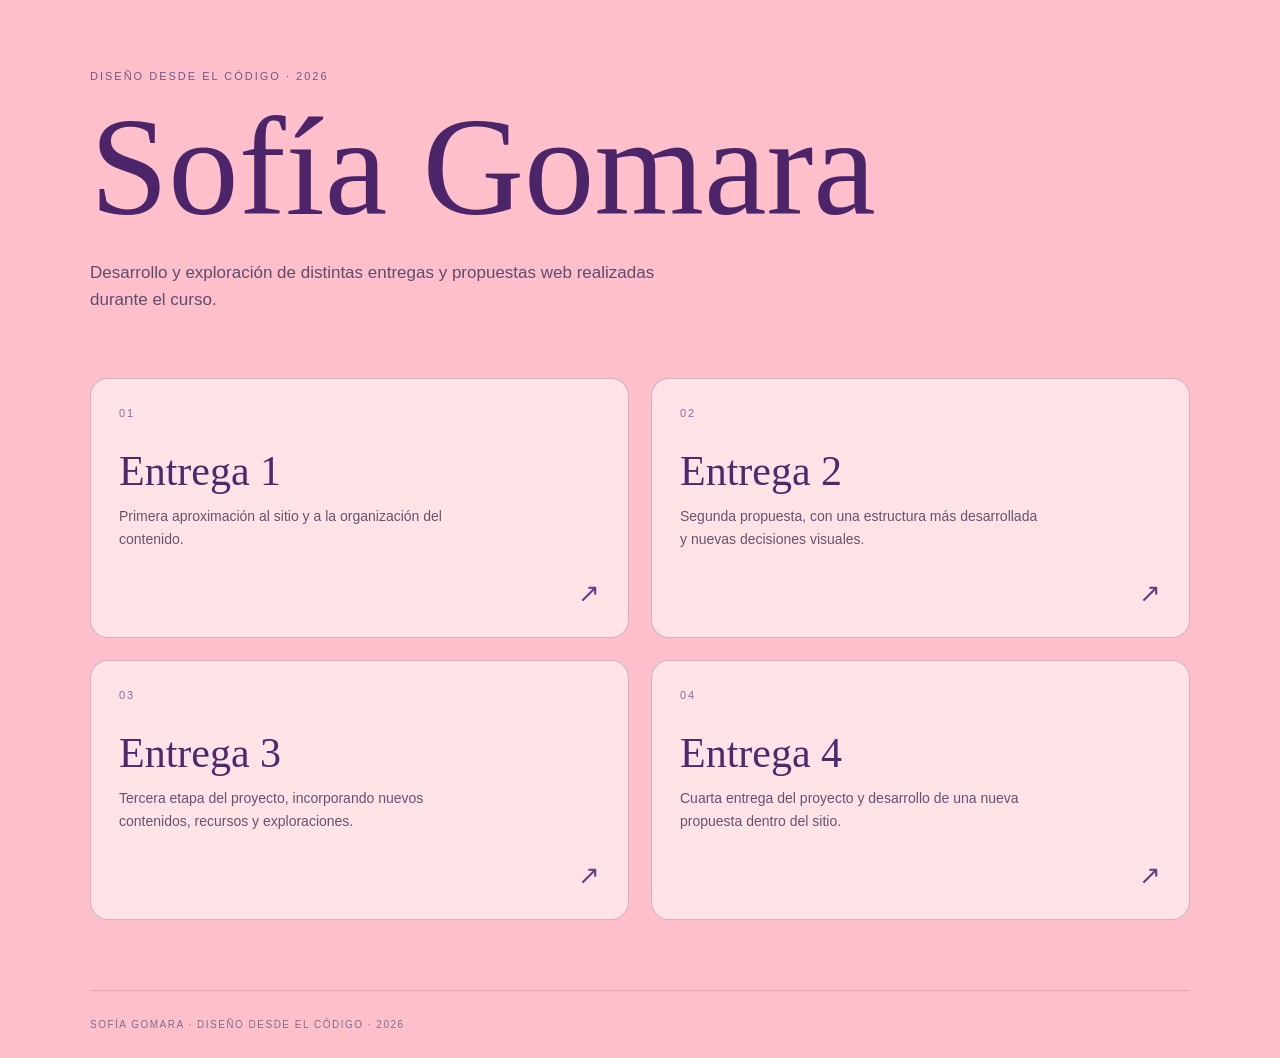
==== commit 8d0db888: "Update index.html" ====
--- a/index.html
+++ b/index.html
@@ -1,11 +1,14 @@
 <!DOCTYPE html>
 <html lang="es">
+
 <head>
   <meta charset="UTF-8">
   <meta name="viewport" content="width=device-width, initial-scale=1.0">
+
   <title>Sofía Gomara · Diseño desde el Código</title>
-  <link rel="stylesheet" href="./style.css?v=10">
-</head
+
+  <link rel="stylesheet" href="./style.css?v=11">
+</head>
 
 <body>
 
@@ -16,36 +19,80 @@
     <h1>Sofía Gomara</h1>
 
     <p class="bajada">
-      Desarrollo y exploración de dos versiones de una misma propuesta web.
+      Desarrollo y exploración de distintas entregas y propuestas web realizadas durante el curso.
     </p>
 
     <div class="versiones">
 
+      <!-- ENTREGA 1 -->
       <a class="tarjeta" href="entrega 1/index.html">
+
         <span class="numero">01</span>
 
         <div>
-          <h2>Versión 1</h2>
+          <h2>Entrega 1</h2>
+
           <p>
             Primera aproximación al sitio y a la organización del contenido.
           </p>
         </div>
 
         <span class="flecha">↗</span>
+
       </a>
 
 
+      <!-- ENTREGA 2 -->
       <a class="tarjeta" href="entrega 2/index.html">
+
         <span class="numero">02</span>
 
         <div>
-          <h2>Versión 2</h2>
+          <h2>Entrega 2</h2>
+
           <p>
             Segunda propuesta, con una estructura más desarrollada y nuevas decisiones visuales.
           </p>
         </div>
 
         <span class="flecha">↗</span>
+
+      </a>
+
+
+      <!-- ENTREGA 3 -->
+      <a class="tarjeta" href="entrega 3/index.html">
+
+        <span class="numero">03</span>
+
+        <div>
+          <h2>Entrega 3</h2>
+
+          <p>
+            Tercera etapa del proyecto, incorporando nuevos contenidos, recursos y exploraciones.
+          </p>
+        </div>
+
+        <span class="flecha">↗</span>
+
+      </a>
+
+
+      <!-- ENTREGA 4 -->
+      <a class="tarjeta" href="entrega 4/index.html">
+
+        <span class="numero">04</span>
+
+        <div>
+          <h2>Entrega 4</h2>
+
+          <p>
+            Cuarta entrega del proyecto y desarrollo de una nueva propuesta dentro del sitio.
+          </p>
+        </div>
+
+        <span class="flecha">↗</span>
+
       </a>
 
     </div>
@@ -58,4 +105,5 @@
   </footer>
 
 </body>
+
 </html>
--- a/style.css
+++ b/style.css
@@ -1,3 +1,6 @@
+body {
+  background: pink !important;
+}
 @import url('https://fonts.googleapis.com/css2?family=DM+Sans:wght@400;500;600&family=DM+Serif+Display&display=swap');
 
 * {
